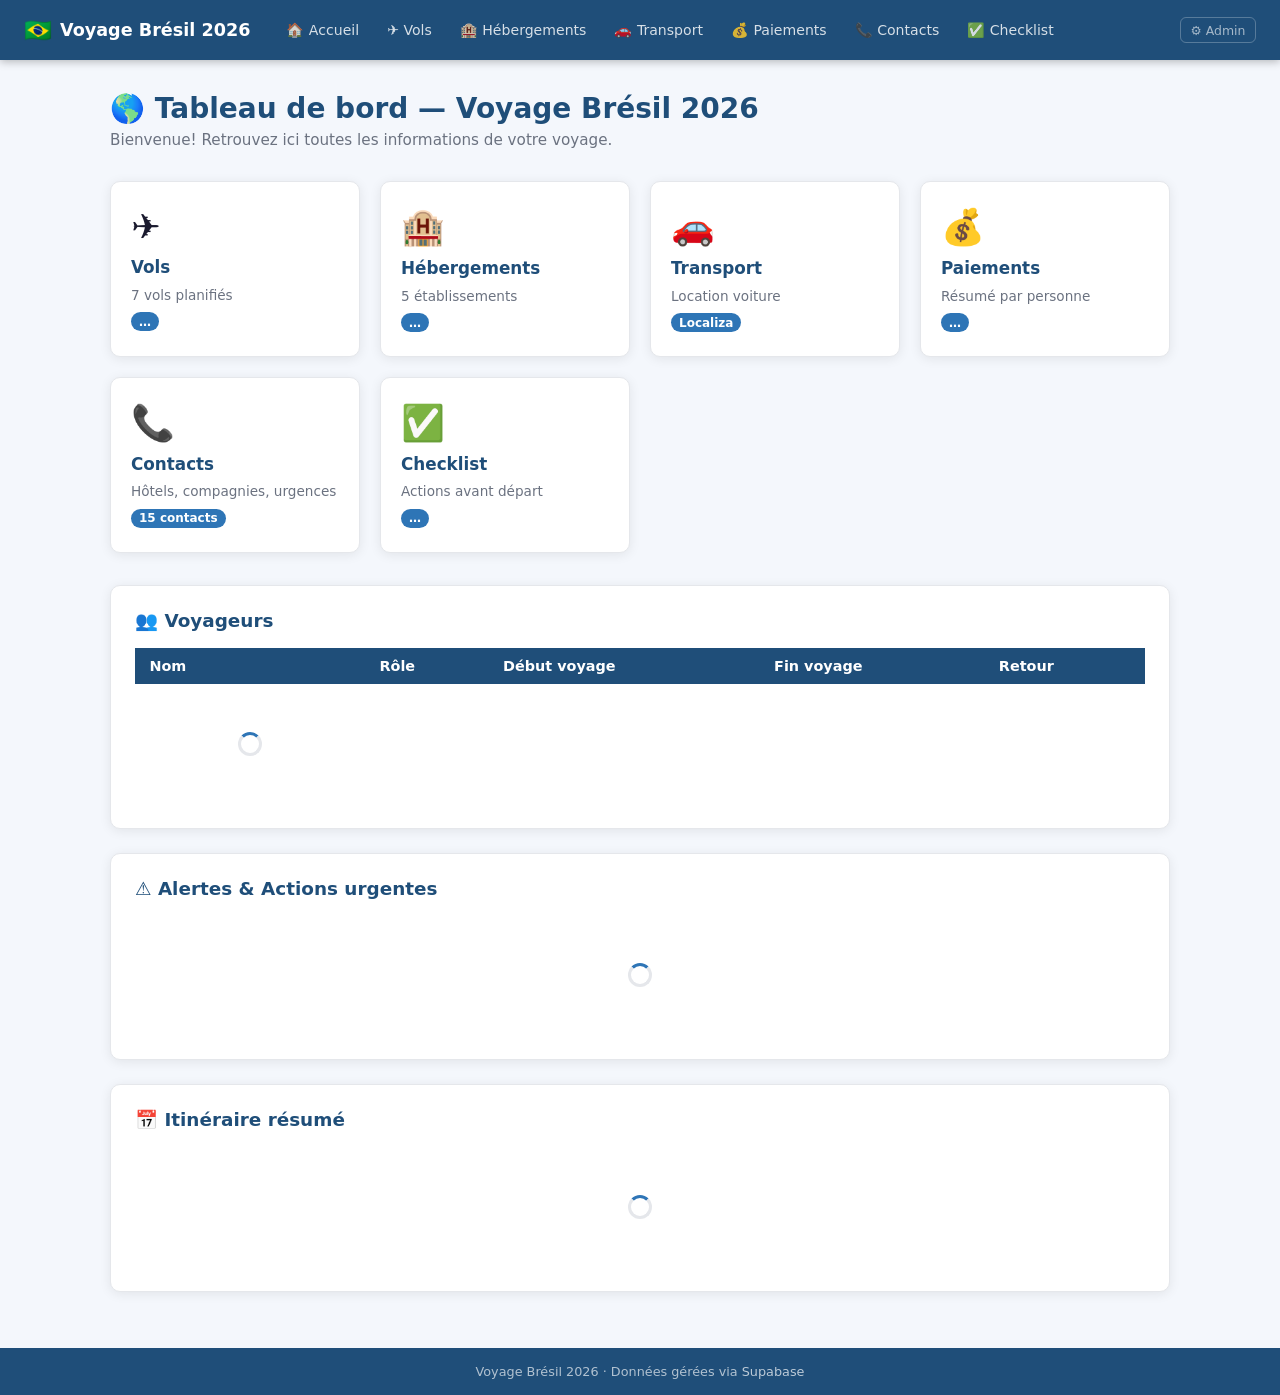
==== index.html @ 96cdd5f8 "Create complete GitHub Pages website with Supabase backend Co-authored-by: Stadelmann77 <216419191+S" ====
<!DOCTYPE html>
<html lang="fr">
<head>
  <meta charset="UTF-8">
  <meta name="viewport" content="width=device-width, initial-scale=1.0">
  <title>Voyage Brésil 2026 🇧🇷</title>
  <link rel="stylesheet" href="assets/styles.css">
  <link rel="icon" href="data:image/svg+xml,<svg xmlns='http://www.w3.org/2000/svg' viewBox='0 0 100 100'><text y='.9em' font-size='90'>🇧🇷</text></svg>">
</head>
<body>
  <nav>
    <a class="nav-brand" href="index.html"><span>🇧🇷</span> Voyage Brésil 2026</a>
    <div class="nav-links">
      <a href="index.html">🏠 Accueil</a>
      <a href="flights.html">✈️ Vols</a>
      <a href="lodgings.html">🏨 Hébergements</a>
      <a href="transport.html">🚗 Transport</a>
      <a href="payments.html">💰 Paiements</a>
      <a href="contacts.html">📞 Contacts</a>
      <a href="checklist.html">✅ Checklist</a>
    </div>
    <div class="nav-spacer"></div>
    <a class="nav-admin-link" href="admin.html">⚙️ Admin</a>
  </nav>

  <main>
    <div class="page-header">
      <h1>🌎 Tableau de bord — Voyage Brésil 2026</h1>
      <p>Bienvenue! Retrouvez ici toutes les informations de votre voyage.</p>
    </div>

    <!-- Trip summary cards -->
    <div class="dashboard-grid">
      <a class="dash-card" href="flights.html">
        <div class="icon">✈️</div>
        <h3>Vols</h3>
        <p>7 vols planifiés</p>
        <span class="badge" id="flights-badge">…</span>
      </a>
      <a class="dash-card" href="lodgings.html">
        <div class="icon">🏨</div>
        <h3>Hébergements</h3>
        <p>5 établissements</p>
        <span class="badge" id="lodgings-badge">…</span>
      </a>
      <a class="dash-card" href="transport.html">
        <div class="icon">🚗</div>
        <h3>Transport</h3>
        <p>Location voiture</p>
        <span class="badge" id="transport-badge">Localiza</span>
      </a>
      <a class="dash-card" href="payments.html">
        <div class="icon">💰</div>
        <h3>Paiements</h3>
        <p>Résumé par personne</p>
        <span class="badge" id="payments-badge">…</span>
      </a>
      <a class="dash-card" href="contacts.html">
        <div class="icon">📞</div>
        <h3>Contacts</h3>
        <p>Hôtels, compagnies, urgences</p>
        <span class="badge">15 contacts</span>
      </a>
      <a class="dash-card" href="checklist.html">
        <div class="icon">✅</div>
        <h3>Checklist</h3>
        <p>Actions avant départ</p>
        <span class="badge" id="checklist-badge">…</span>
      </a>
    </div>

    <!-- Travellers -->
    <div class="card" style="margin-top:2rem">
      <h2>👥 Voyageurs</h2>
      <div class="table-wrap">
        <table>
          <thead>
            <tr><th>Nom</th><th>Rôle</th><th>Début voyage</th><th>Fin voyage</th><th>Retour</th></tr>
          </thead>
          <tbody id="travellers-tbody">
            <tr><td colspan="5" class="loading-center"><div class="spinner"></div></td></tr>
          </tbody>
        </table>
      </div>
    </div>

    <!-- Alerts -->
    <div class="card">
      <h2>⚠️ Alertes & Actions urgentes</h2>
      <div id="alerts-container">
        <div class="loading-center"><div class="spinner"></div></div>
      </div>
    </div>

    <!-- Itinerary overview -->
    <div class="card">
      <h2>📅 Itinéraire résumé</h2>
      <div id="itinerary-container">
        <div class="loading-center"><div class="spinner"></div></div>
      </div>
    </div>
  </main>

  <footer>
    <p>Voyage Brésil 2026 · Données gérées via <a href="https://supabase.com" target="_blank" style="color:rgba(255,255,255,.7)">Supabase</a></p>
  </footer>

  <script src="assets/config.js"></script>
  <script type="module">
    import { supabase } from './assets/supabaseClient.js';
    import { fmtDate, escHtml, statusBadge } from './assets/public.js';

    async function loadDashboard() {
      try {
        const [
          { data: travellers },
          { data: flights },
          { data: lodgings },
          { data: checklist },
          { data: payments },
        ] = await Promise.all([
          supabase.from('travellers').select('*').order('id'),
          supabase.from('flights').select('id,payment_status,is_surprise').eq('is_surprise', false),
          supabase.from('lodgings').select('id,is_surprise').eq('is_surprise', false),
          supabase.from('checklist_items').select('id,done,is_surprise').eq('is_surprise', false),
          supabase.from('participants_payments').select('traveller_id,price_chf,price_brl,paid'),
        ]);

        // Travellers
        const tbody = document.getElementById('travellers-tbody');
        if (travellers) {
          tbody.innerHTML = travellers.map(t => `<tr>
            <td><strong>${escHtml(t.name)}</strong></td>
            <td>${escHtml(t.role)}</td>
            <td>${fmtDate(t.trip_start)}</td>
            <td>${t.trip_end ? fmtDate(t.trip_end) : '<em>en cours</em>'}</td>
            <td>${escHtml(t.return_by)}</td>
          </tr>`).join('');
        }

        // Badges
        if (flights) document.getElementById('flights-badge').textContent = `${flights.length} vols`;
        if (lodgings) document.getElementById('lodgings-badge').textContent = `${lodgings.length} hôtels`;
        if (checklist) {
          const done = checklist.filter(c => c.done).length;
          document.getElementById('checklist-badge').textContent = `${done}/${checklist.length}`;
        }
        if (payments) {
          const totalChf = payments.reduce((s, p) => s + (p.price_chf || 0), 0);
          document.getElementById('payments-badge').textContent = `~${Math.round(totalChf)} CHF`;
        }

        // Alerts
        renderAlerts();

        // Itinerary
        renderItinerary();

      } catch (err) {
        console.error(err);
      }
    }

    function renderAlerts() {
      const container = document.getElementById('alerts-container');
      const alerts = [
        { level: 'danger',  text: '🔴 4 NUITS HÉBERGEMENT MANQUANT (03/06 → 05/06) — Réserver dès que possible!' },
        { level: 'danger',  text: '🔴 Vols Azul EN ESPERA (MJ5NQC + ON3LQT) — Vérifier la confirmation.' },
        { level: 'danger',  text: '🔴 DEADLINES: Encontro du Sol 09/04, ASAS DEL MAR 04/05, Pousada Bangalô 11/05' },
        { level: 'warning', text: '🟠 Claudeane: 0 BAGAGE SOUTE SWISS (Economy Light) — Acheter franchise!' },
        { level: 'warning', text: '🟠 Claudio: 0 BAGAGE SOUTE TAP (aller ET retour) — Vérifier/acheter.' },
        { level: 'warning', text: '🟠 Azul: Bagages ET sièges = 0 pour 3 pax — Sélectionner sur app Azul.' },
      ];

      container.innerHTML = alerts.map(a =>
        `<div class="alert alert-${a.level}">${escHtml(a.text)}</div>`
      ).join('');
    }

    function renderItinerary() {
      const container = document.getElementById('itinerary-container');
      const rows = [
        { date: '27/04', events: [{ type: 'flight', text: '✈️ Claudeane: GVA → GRU (SWISS LX2819+LX92, dép 20:05)' }] },
        { date: '28/04', events: [{ type: 'hotel', text: '🏨 Claudeane arrivée São Paulo 05:25 → Free Palace Hotel' }] },
        { date: '30/04–06/05', events: [{ type: 'hotel', text: '🏠 Claudeane chez sa fille à São Paulo' }] },
        { date: '07/05', events: [{ type: 'flight', text: '✈️ Claudeane: VCP → BEL → Ourilândia (Azul, dép 21:45) ⭐' }] },
        { date: '09/05–22/05', events: [{ type: 'surprise', text: '⭐ Claudeane à Ourilândia do Norte (famille)' }] },
        { date: '23/05', events: [
          { type: 'flight', text: '✈️ Claudio: GVA → Lisbonne → FOR (TAP, dép 13:00)' },
          { type: 'hotel', text: '🏨 Claudio → Maly Boutique Hotel, Fortaleza' },
        ]},
        { date: '25/05', events: [
          { type: 'flight', text: '✈️ Claudeane+Lucileide+Jhemerson: MAB→BEL→FOR (Azul)' },
          { type: 'hotel', text: '🏨 Encontro do Sol, Fortaleza (tous)' },
        ]},
        { date: '27/05', events: [{ type: 'car', text: '🚗 Route Fortaleza → Canoa Quebrada → ASAS DEL MAR' }] },
        { date: '30/05–31/05', events: [{ type: 'hotel', text: '⚠️ HÉBERGEMENT MANQUANT (30-31/05)' }] },
        { date: '01/06–02/06', events: [{ type: 'hotel', text: '🏨 Pousada Bangalô, Jericoacoara' }] },
        { date: '03/06–04/06', events: [{ type: 'hotel', text: '⚠️ HÉBERGEMENT MANQUANT (03-04/06) — À réserver!' }] },
        { date: '05/06', events: [
          { type: 'car', text: '🚗 Retour Localiza 18h00' },
          { type: 'flight', text: '✈️ Claudio+Claudeane: FOR → LIS → GVA (TAP, dép 22:50)' },
        ]},
        { date: '06/06', events: [{ type: 'hotel', text: '🏠 Arrivée Genève 17:30' }] },
      ];

      const typeClass = { flight: 'event-flight', hotel: 'event-hotel', car: 'event-car', surprise: 'event-surprise' };

      container.innerHTML = rows.map(r => `
        <div class="itinerary-row">
          <div class="itinerary-date">${r.date}</div>
          <div class="itinerary-events">
            ${r.events.map(e => `<span class="event-pill ${typeClass[e.type] || ''}">${escHtml(e.text)}</span>`).join('')}
          </div>
        </div>
      `).join('');
    }

    loadDashboard();
  </script>
</body>
</html>
---- assets/styles.css ----
/* ============================================================
   Voyage Brésil 2026 — Main Stylesheet
   ============================================================ */

:root {
  --primary:    #1F4E79;
  --secondary:  #2E75B6;
  --accent:     #E74C8B;
  --bg:         #F4F7FC;
  --card-bg:    #FFFFFF;
  --text:       #1A1A2E;
  --text-light: #6B7280;
  --border:     #E5E7EB;
  --success:    #16A34A;
  --warning:    #D97706;
  --danger:     #DC2626;
  --radius:     10px;
  --shadow:     0 2px 12px rgba(0,0,0,.08);
  --nav-h:      60px;
}

/* ── Reset / Base ─────────────────────────────────────────── */
*, *::before, *::after { box-sizing: border-box; margin: 0; padding: 0; }

html { font-size: 16px; scroll-behavior: smooth; }

body {
  font-family: 'Segoe UI', system-ui, -apple-system, sans-serif;
  background: var(--bg);
  color: var(--text);
  min-height: 100vh;
  display: flex;
  flex-direction: column;
}

a { color: var(--secondary); text-decoration: none; }
a:hover { text-decoration: underline; }

/* ── Navigation ───────────────────────────────────────────── */
nav {
  background: var(--primary);
  height: var(--nav-h);
  display: flex;
  align-items: center;
  padding: 0 1.5rem;
  position: sticky;
  top: 0;
  z-index: 100;
  box-shadow: 0 2px 8px rgba(0,0,0,.25);
}

.nav-brand {
  color: #fff;
  font-size: 1.1rem;
  font-weight: 700;
  display: flex;
  align-items: center;
  gap: .5rem;
  text-decoration: none;
  white-space: nowrap;
}

.nav-brand span { font-size: 1.4rem; }

.nav-links {
  display: flex;
  gap: .25rem;
  margin-left: 1.5rem;
  flex-wrap: wrap;
}

.nav-links a {
  color: rgba(255,255,255,.82);
  padding: .35rem .75rem;
  border-radius: 6px;
  font-size: .88rem;
  font-weight: 500;
  transition: background .15s, color .15s;
}

.nav-links a:hover,
.nav-links a.active {
  background: rgba(255,255,255,.15);
  color: #fff;
  text-decoration: none;
}

.nav-spacer { flex: 1; }

.nav-admin-link {
  color: rgba(255,255,255,.6);
  font-size: .78rem;
  padding: .3rem .6rem;
  border: 1px solid rgba(255,255,255,.25);
  border-radius: 6px;
}
.nav-admin-link:hover { color: #fff; border-color: #fff; text-decoration: none; }

/* ── Main Content ─────────────────────────────────────────── */
main {
  flex: 1;
  max-width: 1100px;
  width: 100%;
  margin: 0 auto;
  padding: 2rem 1.25rem;
}

/* ── Page Header ──────────────────────────────────────────── */
.page-header {
  margin-bottom: 2rem;
}

.page-header h1 {
  font-size: 1.75rem;
  font-weight: 700;
  color: var(--primary);
  display: flex;
  align-items: center;
  gap: .5rem;
}

.page-header p {
  color: var(--text-light);
  margin-top: .4rem;
  font-size: .95rem;
}

/* ── Dashboard Cards ──────────────────────────────────────── */
.dashboard-grid {
  display: grid;
  grid-template-columns: repeat(auto-fill, minmax(220px, 1fr));
  gap: 1.25rem;
  margin-top: 1.5rem;
}

.dash-card {
  background: var(--card-bg);
  border: 1px solid var(--border);
  border-radius: var(--radius);
  padding: 1.5rem 1.25rem;
  box-shadow: var(--shadow);
  display: flex;
  flex-direction: column;
  align-items: flex-start;
  gap: .6rem;
  transition: transform .15s, box-shadow .15s;
  cursor: pointer;
  text-decoration: none;
  color: var(--text);
}

.dash-card:hover {
  transform: translateY(-3px);
  box-shadow: 0 6px 20px rgba(0,0,0,.12);
  text-decoration: none;
}

.dash-card .icon { font-size: 2.2rem; }
.dash-card h3 { font-size: 1.05rem; font-weight: 700; color: var(--primary); }
.dash-card p { font-size: .85rem; color: var(--text-light); }
.dash-card .badge {
  font-size: .75rem;
  background: var(--secondary);
  color: #fff;
  padding: .15rem .5rem;
  border-radius: 99px;
  font-weight: 600;
}

/* ── Cards / Panels ───────────────────────────────────────── */
.card {
  background: var(--card-bg);
  border: 1px solid var(--border);
  border-radius: var(--radius);
  padding: 1.5rem;
  box-shadow: var(--shadow);
  margin-bottom: 1.5rem;
}

.card h2 {
  font-size: 1.15rem;
  font-weight: 700;
  color: var(--primary);
  margin-bottom: 1rem;
  display: flex;
  align-items: center;
  gap: .5rem;
}

/* ── Tables ───────────────────────────────────────────────── */
.table-wrap { overflow-x: auto; }

table {
  width: 100%;
  border-collapse: collapse;
  font-size: .9rem;
}

th {
  background: var(--primary);
  color: #fff;
  text-align: left;
  padding: .65rem .9rem;
  font-weight: 600;
  white-space: nowrap;
}

td {
  padding: .6rem .9rem;
  border-bottom: 1px solid var(--border);
  vertical-align: top;
}

tr:last-child td { border-bottom: none; }
tr:hover td { background: #F0F4FA; }

/* ── Status Badges ────────────────────────────────────────── */
.status {
  display: inline-flex;
  align-items: center;
  gap: .25rem;
  padding: .2rem .55rem;
  border-radius: 99px;
  font-size: .78rem;
  font-weight: 600;
  white-space: nowrap;
}
.status-ok   { background: #DCFCE7; color: var(--success); }
.status-warn { background: #FEF9C3; color: var(--warning); }
.status-err  { background: #FEE2E2; color: var(--danger);  }

/* ── Buttons ──────────────────────────────────────────────── */
.btn {
  display: inline-flex;
  align-items: center;
  gap: .4rem;
  padding: .55rem 1.1rem;
  border-radius: 7px;
  border: none;
  font-size: .9rem;
  font-weight: 600;
  cursor: pointer;
  transition: opacity .15s, transform .1s;
}
.btn:hover { opacity: .87; }
.btn:active { transform: scale(.97); }

.btn-primary  { background: var(--primary);   color: #fff; }
.btn-accent   { background: var(--accent);    color: #fff; }
.btn-secondary{ background: var(--secondary); color: #fff; }
.btn-outline  { background: transparent; border: 1.5px solid var(--primary); color: var(--primary); }
.btn-sm       { padding: .35rem .75rem; font-size: .8rem; }
.btn-danger   { background: var(--danger); color: #fff; }

/* ── Globe / Modal ────────────────────────────────────────── */
.modal-overlay {
  position: fixed;
  inset: 0;
  background: rgba(0,0,0,.65);
  display: flex;
  align-items: center;
  justify-content: center;
  z-index: 1000;
  padding: 1rem;
}

.modal-overlay.hidden { display: none; }

.modal-box {
  background: #0A0F1E;
  border-radius: 14px;
  width: 100%;
  max-width: 860px;
  overflow: hidden;
  box-shadow: 0 20px 60px rgba(0,0,0,.5);
  position: relative;
}

.modal-header {
  background: var(--primary);
  color: #fff;
  padding: 1rem 1.25rem;
  display: flex;
  align-items: center;
  justify-content: space-between;
  font-weight: 700;
}

.modal-close {
  background: none;
  border: none;
  color: #fff;
  font-size: 1.4rem;
  cursor: pointer;
  line-height: 1;
  padding: 0 .25rem;
}

#globe-container {
  width: 100%;
  height: 480px;
  background: #0A0F1E;
}

.modal-footer {
  padding: 1rem 1.25rem;
  background: #111827;
  color: #CBD5E1;
  font-size: .85rem;
}

.modal-footer dl { display: grid; grid-template-columns: auto 1fr; gap: .3rem .75rem; }
.modal-footer dt { color: #94A3B8; font-weight: 600; }

/* ── Surprise Section ─────────────────────────────────────── */
.surprise-banner {
  background: linear-gradient(135deg, #FF6B9D, #C34B99);
  color: #fff;
  border-radius: var(--radius);
  padding: 1.5rem;
  margin-bottom: 1.5rem;
  text-align: center;
}

.surprise-banner h2 { font-size: 1.3rem; margin-bottom: .75rem; }

.pin-form {
  display: flex;
  gap: .5rem;
  justify-content: center;
  flex-wrap: wrap;
}

.pin-input {
  padding: .55rem .9rem;
  border-radius: 7px;
  border: 2px solid rgba(255,255,255,.4);
  background: rgba(255,255,255,.15);
  color: #fff;
  font-size: 1rem;
  width: 130px;
  text-align: center;
  letter-spacing: .15em;
}

.pin-input::placeholder { color: rgba(255,255,255,.6); }

.surprise-content { display: none; }
.surprise-content.visible { display: block; }

/* ── Checklist ────────────────────────────────────────────── */
.checklist-category {
  font-size: 1rem;
  font-weight: 700;
  color: var(--primary);
  margin: 1.5rem 0 .75rem;
  padding-bottom: .35rem;
  border-bottom: 2px solid var(--border);
  display: flex;
  align-items: center;
  gap: .4rem;
}

.checklist-item {
  display: flex;
  align-items: flex-start;
  gap: .75rem;
  padding: .65rem .75rem;
  border-radius: 8px;
  background: var(--card-bg);
  border: 1px solid var(--border);
  margin-bottom: .5rem;
  transition: background .15s;
}

.checklist-item.done-item { opacity: .6; }
.checklist-item.done-item .item-action { text-decoration: line-through; }

.checklist-item input[type="checkbox"] {
  width: 1.15rem;
  height: 1.15rem;
  accent-color: var(--success);
  flex-shrink: 0;
  margin-top: .15rem;
  cursor: pointer;
}

.item-body { flex: 1; }
.item-action { font-weight: 600; font-size: .92rem; }
.item-meta {
  font-size: .78rem;
  color: var(--text-light);
  margin-top: .2rem;
  display: flex;
  gap: .75rem;
  flex-wrap: wrap;
}

.item-done-by {
  font-size: .75rem;
  color: var(--success);
  margin-top: .15rem;
  font-style: italic;
}

/* ── Checklist PIN overlay ────────────────────────────────── */
.checklist-unlock-bar {
  background: #EFF6FF;
  border: 1px solid #BFDBFE;
  border-radius: var(--radius);
  padding: 1rem 1.25rem;
  margin-bottom: 1.5rem;
  display: flex;
  align-items: center;
  gap: .75rem;
  flex-wrap: wrap;
}

.checklist-unlock-bar label { font-weight: 600; font-size: .9rem; color: var(--primary); }
.checklist-unlock-bar input[type="text"],
.checklist-unlock-bar input[type="password"] {
  padding: .45rem .75rem;
  border: 1.5px solid var(--border);
  border-radius: 7px;
  font-size: .9rem;
  width: 140px;
}

/* ── Admin Forms ──────────────────────────────────────────── */
.form-group {
  margin-bottom: 1rem;
}

.form-group label {
  display: block;
  font-size: .88rem;
  font-weight: 600;
  margin-bottom: .35rem;
  color: var(--text);
}

.form-group input,
.form-group select,
.form-group textarea {
  width: 100%;
  padding: .55rem .85rem;
  border: 1.5px solid var(--border);
  border-radius: 7px;
  font-size: .9rem;
  color: var(--text);
  transition: border-color .15s;
}

.form-group input:focus,
.form-group select:focus,
.form-group textarea:focus {
  outline: none;
  border-color: var(--secondary);
}

.form-row {
  display: grid;
  grid-template-columns: 1fr 1fr;
  gap: 1rem;
}

@media (max-width: 540px) { .form-row { grid-template-columns: 1fr; } }

/* ── Alert ────────────────────────────────────────────────── */
.alert {
  padding: .75rem 1rem;
  border-radius: 8px;
  font-size: .9rem;
  margin-bottom: 1rem;
  display: flex;
  align-items: center;
  gap: .5rem;
}

.alert-info    { background: #EFF6FF; color: #1D4ED8; border: 1px solid #BFDBFE; }
.alert-success { background: #F0FDF4; color: #166534; border: 1px solid #BBF7D0; }
.alert-warning { background: #FFFBEB; color: #92400E; border: 1px solid #FDE68A; }
.alert-danger  { background: #FEF2F2; color: #991B1B; border: 1px solid #FECACA; }

/* ── Loading spinner ──────────────────────────────────────── */
.spinner {
  display: inline-block;
  width: 1.5rem;
  height: 1.5rem;
  border: 3px solid var(--border);
  border-top-color: var(--secondary);
  border-radius: 50%;
  animation: spin .7s linear infinite;
}

@keyframes spin { to { transform: rotate(360deg); } }

.loading-center {
  display: flex;
  justify-content: center;
  align-items: center;
  padding: 3rem;
}

/* ── Footer ───────────────────────────────────────────────── */
footer {
  background: var(--primary);
  color: rgba(255,255,255,.65);
  text-align: center;
  padding: 1rem;
  font-size: .8rem;
  margin-top: auto;
}

/* ── Responsive ───────────────────────────────────────────── */
@media (max-width: 768px) {
  .nav-links { display: none; }

  .page-header h1 { font-size: 1.4rem; }

  main { padding: 1.25rem .9rem; }

  .dashboard-grid { grid-template-columns: repeat(2, 1fr); }

  #globe-container { height: 320px; }

  th, td { font-size: .8rem; padding: .5rem .6rem; }
}

@media (max-width: 420px) {
  .dashboard-grid { grid-template-columns: 1fr; }
}

/* ── Gantt-style itinerary row ────────────────────────────── */
.itinerary-row {
  display: flex;
  gap: 1rem;
  padding: .6rem 0;
  border-bottom: 1px solid var(--border);
  font-size: .88rem;
  align-items: flex-start;
}

.itinerary-date {
  min-width: 80px;
  font-weight: 700;
  color: var(--primary);
  flex-shrink: 0;
}

.itinerary-events { flex: 1; display: flex; flex-direction: column; gap: .2rem; }

.event-pill {
  display: inline-flex;
  align-items: center;
  gap: .3rem;
  padding: .2rem .6rem;
  border-radius: 99px;
  font-size: .78rem;
  font-weight: 600;
  width: fit-content;
}

.event-flight   { background: #DBEAFE; color: #1E40AF; }
.event-hotel    { background: #FCE7F3; color: #9D174D; }
.event-car      { background: #D1FAE5; color: #065F46; }
.event-surprise { background: #FDE68A; color: #78350F; }

/* ── Payment summary ──────────────────────────────────────── */
.payment-person-header {
  display: flex;
  align-items: center;
  justify-content: space-between;
  background: var(--primary);
  color: #fff;
  padding: .75rem 1rem;
  border-radius: var(--radius) var(--radius) 0 0;
  font-weight: 700;
}

.payment-total-row td {
  font-weight: 700;
  background: #F0F4FA;
  border-top: 2px solid var(--primary);
}
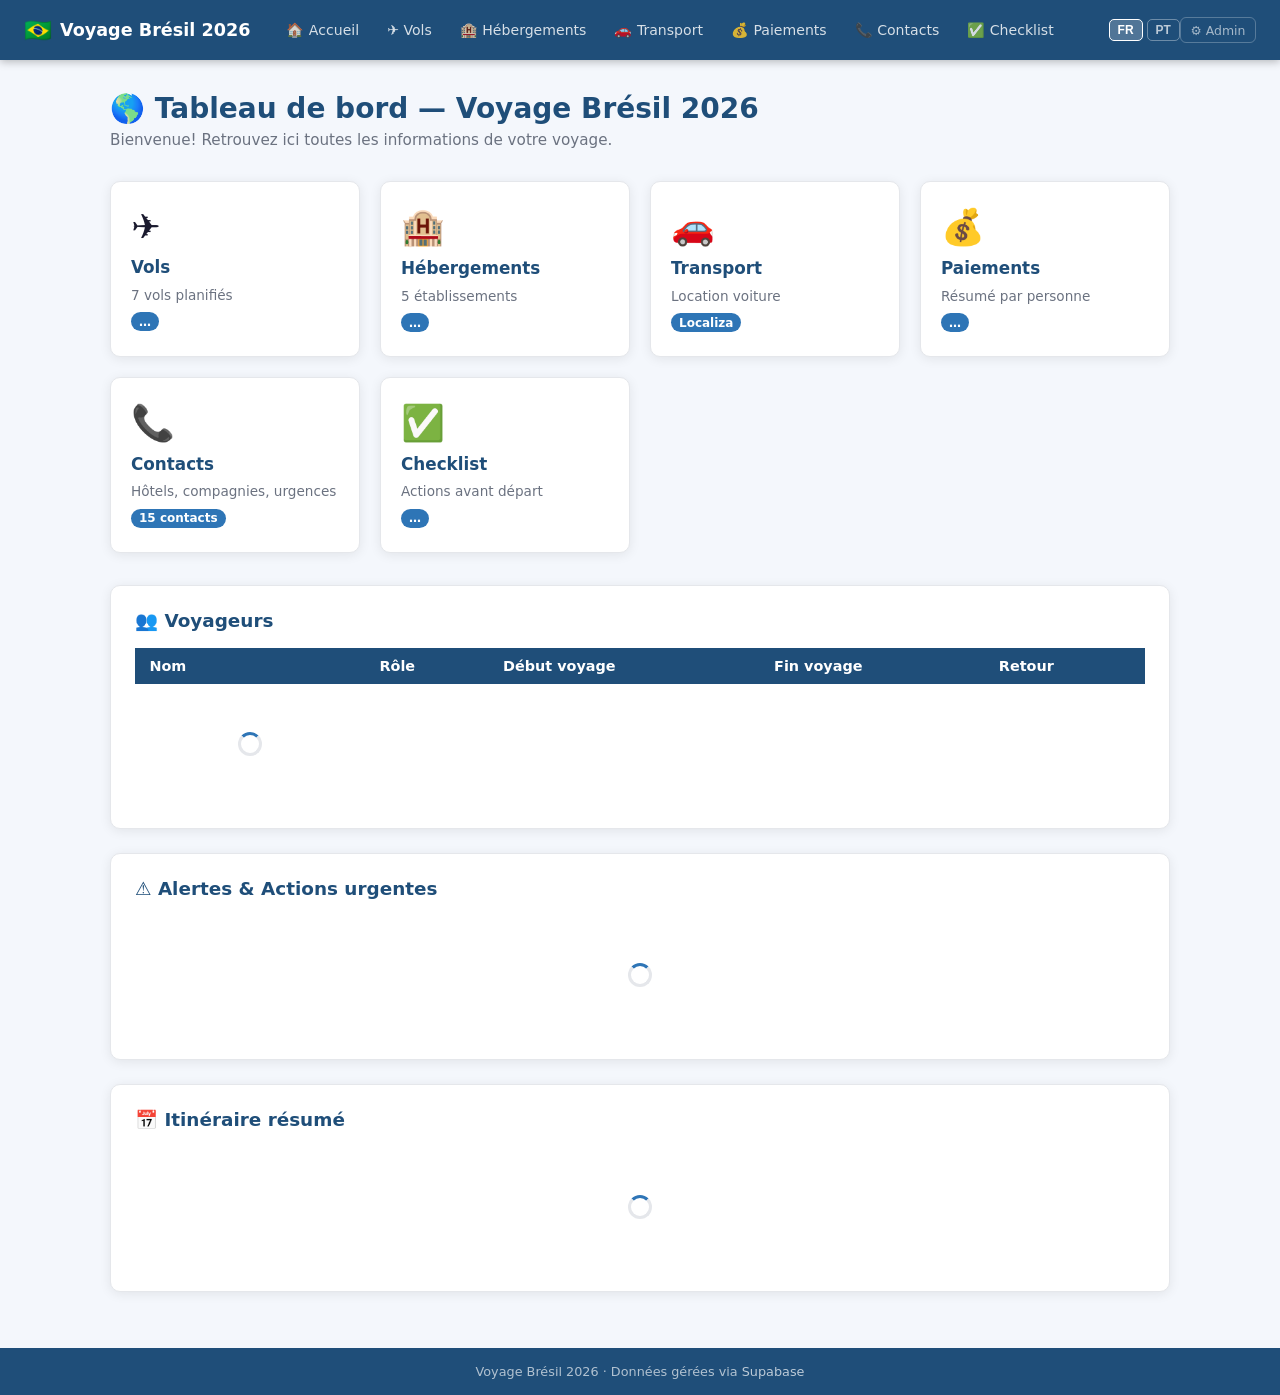
==== commit 5da3266e: "Add i18n (FR/PT-BR), runtime error handling, debug mode, and config banner Co-authored-by: Stadelman" ====
--- a/index.html
+++ b/index.html
@@ -6,76 +6,87 @@
   <title>Voyage Brésil 2026 🇧🇷</title>
   <link rel="stylesheet" href="assets/styles.css">
   <link rel="icon" href="data:image/svg+xml,<svg xmlns='http://www.w3.org/2000/svg' viewBox='0 0 100 100'><text y='.9em' font-size='90'>🇧🇷</text></svg>">
+  <script type="module" src="assets/i18n.js"></script>
 </head>
 <body>
   <nav>
     <a class="nav-brand" href="index.html"><span>🇧🇷</span> Voyage Brésil 2026</a>
     <div class="nav-links">
-      <a href="index.html">🏠 Accueil</a>
-      <a href="flights.html">✈️ Vols</a>
-      <a href="lodgings.html">🏨 Hébergements</a>
-      <a href="transport.html">🚗 Transport</a>
-      <a href="payments.html">💰 Paiements</a>
-      <a href="contacts.html">📞 Contacts</a>
-      <a href="checklist.html">✅ Checklist</a>
+      <a href="index.html" data-i18n="nav.home">🏠 Accueil</a>
+      <a href="flights.html" data-i18n="nav.flights">✈️ Vols</a>
+      <a href="lodgings.html" data-i18n="nav.lodgings">🏨 Hébergements</a>
+      <a href="transport.html" data-i18n="nav.transport">🚗 Transport</a>
+      <a href="payments.html" data-i18n="nav.payments">💰 Paiements</a>
+      <a href="contacts.html" data-i18n="nav.contacts">📞 Contacts</a>
+      <a href="checklist.html" data-i18n="nav.checklist">✅ Checklist</a>
     </div>
     <div class="nav-spacer"></div>
-    <a class="nav-admin-link" href="admin.html">⚙️ Admin</a>
+    <div class="lang-toggle">
+      <button class="lang-btn" data-lang="fr" aria-pressed="true">FR</button>
+      <button class="lang-btn" data-lang="pt-BR" aria-pressed="false">PT</button>
+    </div>
+    <a class="nav-admin-link" href="admin.html" data-i18n="nav.admin">⚙️ Admin</a>
   </nav>
 
   <main>
     <div class="page-header">
-      <h1>🌎 Tableau de bord — Voyage Brésil 2026</h1>
-      <p>Bienvenue! Retrouvez ici toutes les informations de votre voyage.</p>
+      <h1 data-i18n="page.index.title">🌎 Tableau de bord — Voyage Brésil 2026</h1>
+      <p data-i18n="page.index.subtitle">Bienvenue! Retrouvez ici toutes les informations de votre voyage.</p>
     </div>
 
     <!-- Trip summary cards -->
     <div class="dashboard-grid">
       <a class="dash-card" href="flights.html">
         <div class="icon">✈️</div>
-        <h3>Vols</h3>
-        <p>7 vols planifiés</p>
+        <h3 data-i18n="dash.flights">Vols</h3>
+        <p data-i18n="dash.flights.desc">7 vols planifiés</p>
         <span class="badge" id="flights-badge">…</span>
       </a>
       <a class="dash-card" href="lodgings.html">
         <div class="icon">🏨</div>
-        <h3>Hébergements</h3>
-        <p>5 établissements</p>
+        <h3 data-i18n="dash.lodgings">Hébergements</h3>
+        <p data-i18n="dash.lodgings.desc">5 établissements</p>
         <span class="badge" id="lodgings-badge">…</span>
       </a>
       <a class="dash-card" href="transport.html">
         <div class="icon">🚗</div>
-        <h3>Transport</h3>
-        <p>Location voiture</p>
+        <h3 data-i18n="dash.transport">Transport</h3>
+        <p data-i18n="dash.transport.desc">Location voiture</p>
         <span class="badge" id="transport-badge">Localiza</span>
       </a>
       <a class="dash-card" href="payments.html">
         <div class="icon">💰</div>
-        <h3>Paiements</h3>
-        <p>Résumé par personne</p>
+        <h3 data-i18n="dash.payments">Paiements</h3>
+        <p data-i18n="dash.payments.desc">Résumé par personne</p>
         <span class="badge" id="payments-badge">…</span>
       </a>
       <a class="dash-card" href="contacts.html">
         <div class="icon">📞</div>
-        <h3>Contacts</h3>
-        <p>Hôtels, compagnies, urgences</p>
+        <h3 data-i18n="dash.contacts">Contacts</h3>
+        <p data-i18n="dash.contacts.desc">Hôtels, compagnies, urgences</p>
         <span class="badge">15 contacts</span>
       </a>
       <a class="dash-card" href="checklist.html">
         <div class="icon">✅</div>
-        <h3>Checklist</h3>
-        <p>Actions avant départ</p>
+        <h3 data-i18n="dash.checklist">Checklist</h3>
+        <p data-i18n="dash.checklist.desc">Actions avant départ</p>
         <span class="badge" id="checklist-badge">…</span>
       </a>
     </div>
 
     <!-- Travellers -->
     <div class="card" style="margin-top:2rem">
-      <h2>👥 Voyageurs</h2>
+      <h2 data-i18n="dash.travellers">👥 Voyageurs</h2>
       <div class="table-wrap">
         <table>
           <thead>
-            <tr><th>Nom</th><th>Rôle</th><th>Début voyage</th><th>Fin voyage</th><th>Retour</th></tr>
+            <tr>
+              <th data-i18n="th.traveller.name">Nom</th>
+              <th data-i18n="th.traveller.role">Rôle</th>
+              <th data-i18n="th.traveller.start">Début voyage</th>
+              <th data-i18n="th.traveller.end">Fin voyage</th>
+              <th data-i18n="th.traveller.return">Retour</th>
+            </tr>
           </thead>
           <tbody id="travellers-tbody">
             <tr><td colspan="5" class="loading-center"><div class="spinner"></div></td></tr>
@@ -86,7 +97,7 @@
 
     <!-- Alerts -->
     <div class="card">
-      <h2>⚠️ Alertes & Actions urgentes</h2>
+      <h2 data-i18n="dash.alerts">⚠️ Alertes & Actions urgentes</h2>
       <div id="alerts-container">
         <div class="loading-center"><div class="spinner"></div></div>
       </div>
@@ -94,7 +105,7 @@
 
     <!-- Itinerary overview -->
     <div class="card">
-      <h2>📅 Itinéraire résumé</h2>
+      <h2 data-i18n="dash.itinerary">📅 Itinéraire résumé</h2>
       <div id="itinerary-container">
         <div class="loading-center"><div class="spinner"></div></div>
       </div>
@@ -102,13 +113,14 @@
   </main>
 
   <footer>
-    <p>Voyage Brésil 2026 · Données gérées via <a href="https://supabase.com" target="_blank" style="color:rgba(255,255,255,.7)">Supabase</a></p>
+    <p><span data-i18n="footer.text">Voyage Brésil 2026 · Données gérées via</span> <a href="https://supabase.com" target="_blank" style="color:rgba(255,255,255,.7)">Supabase</a></p>
   </footer>
 
-  <script src="assets/config.js"></script>
+  <script src="assets/config.js" onerror="window.__configLoadError=true"></script>
   <script type="module">
     import { supabase } from './assets/supabaseClient.js';
     import { fmtDate, escHtml, statusBadge } from './assets/public.js';
+    import { t } from './assets/i18n.js';
 
     async function loadDashboard() {
       try {
@@ -129,18 +141,18 @@
         // Travellers
         const tbody = document.getElementById('travellers-tbody');
         if (travellers) {
-          tbody.innerHTML = travellers.map(t => `<tr>
-            <td><strong>${escHtml(t.name)}</strong></td>
-            <td>${escHtml(t.role)}</td>
-            <td>${fmtDate(t.trip_start)}</td>
-            <td>${t.trip_end ? fmtDate(t.trip_end) : '<em>en cours</em>'}</td>
-            <td>${escHtml(t.return_by)}</td>
+          tbody.innerHTML = travellers.map(tr => `<tr>
+            <td><strong>${escHtml(tr.name)}</strong></td>
+            <td>${escHtml(tr.role)}</td>
+            <td>${fmtDate(tr.trip_start)}</td>
+            <td>${tr.trip_end ? fmtDate(tr.trip_end) : `<em>${t('traveller.ongoing')}</em>`}</td>
+            <td>${escHtml(tr.return_by)}</td>
           </tr>`).join('');
         }
 
         // Badges
-        if (flights) document.getElementById('flights-badge').textContent = `${flights.length} vols`;
-        if (lodgings) document.getElementById('lodgings-badge').textContent = `${lodgings.length} hôtels`;
+        if (flights) document.getElementById('flights-badge').textContent = `${flights.length} ${t('nav.flights').replace(/^[^ ]+ /, '')}`;
+        if (lodgings) document.getElementById('lodgings-badge').textContent = `${lodgings.length} ${t('dash.lodgings')}`;
         if (checklist) {
           const done = checklist.filter(c => c.done).length;
           document.getElementById('checklist-badge').textContent = `${done}/${checklist.length}`;
@@ -158,6 +170,8 @@
 
       } catch (err) {
         console.error(err);
+        const tbody = document.getElementById('travellers-tbody');
+        if (tbody) tbody.innerHTML = `<tr><td colspan="5"><div class="alert alert-danger">⚠️ ${escHtml(err.message)}</div></td></tr>`;
       }
     }
 
@@ -217,6 +231,12 @@
     }
 
     loadDashboard();
+
+    // Re-render on language change (badges use translated labels)
+    document.addEventListener('langchange', () => {
+      const tbody = document.getElementById('travellers-tbody');
+      if (tbody && !tbody.querySelector('.alert')) loadDashboard();
+    });
   </script>
 </body>
 </html>
--- a/assets/styles.css
+++ b/assets/styles.css
@@ -96,6 +96,61 @@
 }
 .nav-admin-link:hover { color: #fff; border-color: #fff; text-decoration: none; }
 
+/* ── Language toggle ──────────────────────────────────────── */
+.lang-toggle {
+  display: flex;
+  align-items: center;
+  gap: .25rem;
+  margin-left: .75rem;
+}
+
+.lang-btn {
+  background: transparent;
+  border: 1px solid rgba(255,255,255,.35);
+  color: rgba(255,255,255,.7);
+  font-size: .75rem;
+  font-weight: 600;
+  padding: .25rem .5rem;
+  border-radius: 5px;
+  cursor: pointer;
+  transition: background .15s, color .15s, border-color .15s;
+  line-height: 1;
+}
+
+.lang-btn:hover {
+  background: rgba(255,255,255,.15);
+  color: #fff;
+  border-color: rgba(255,255,255,.6);
+}
+
+.lang-btn.active {
+  background: rgba(255,255,255,.22);
+  color: #fff;
+  border-color: #fff;
+}
+
+/* ── Config error banner ──────────────────────────────────── */
+.config-error-banner {
+  background: #FEF3C7;
+  border: 2px solid #D97706;
+  border-radius: var(--radius);
+  padding: 1.25rem 1.5rem;
+  margin-bottom: 1.5rem;
+  color: #92400E;
+  font-size: .95rem;
+}
+
+.config-error-banner strong { color: #B45309; font-size: 1.05rem; }
+.config-error-banner p { margin: .5rem 0 0; }
+.config-error-banner ol { margin: .5rem 0 0 1.25rem; line-height: 1.8; }
+.config-error-banner code {
+  background: rgba(0,0,0,.07);
+  padding: .1rem .35rem;
+  border-radius: 3px;
+  font-family: monospace;
+  font-size: .88em;
+}
+
 /* ── Main Content ─────────────────────────────────────────── */
 main {
   flex: 1;
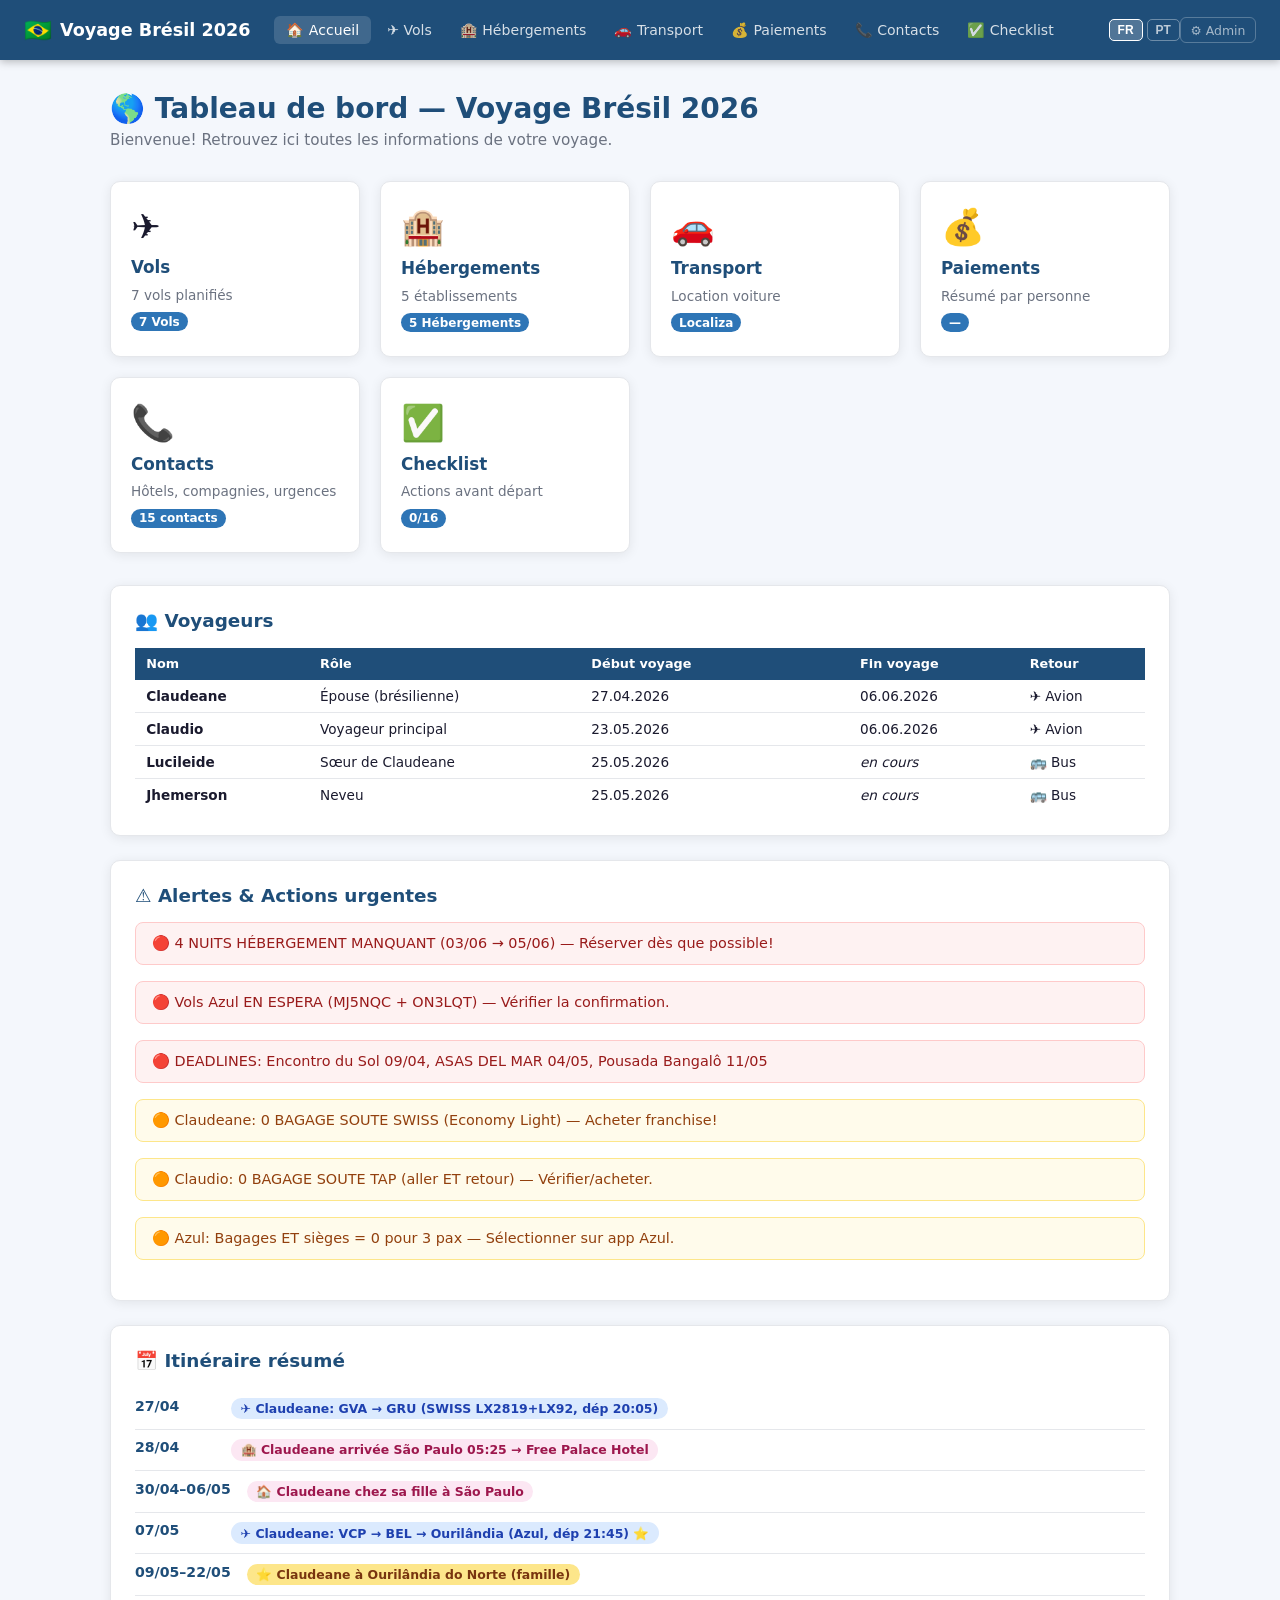
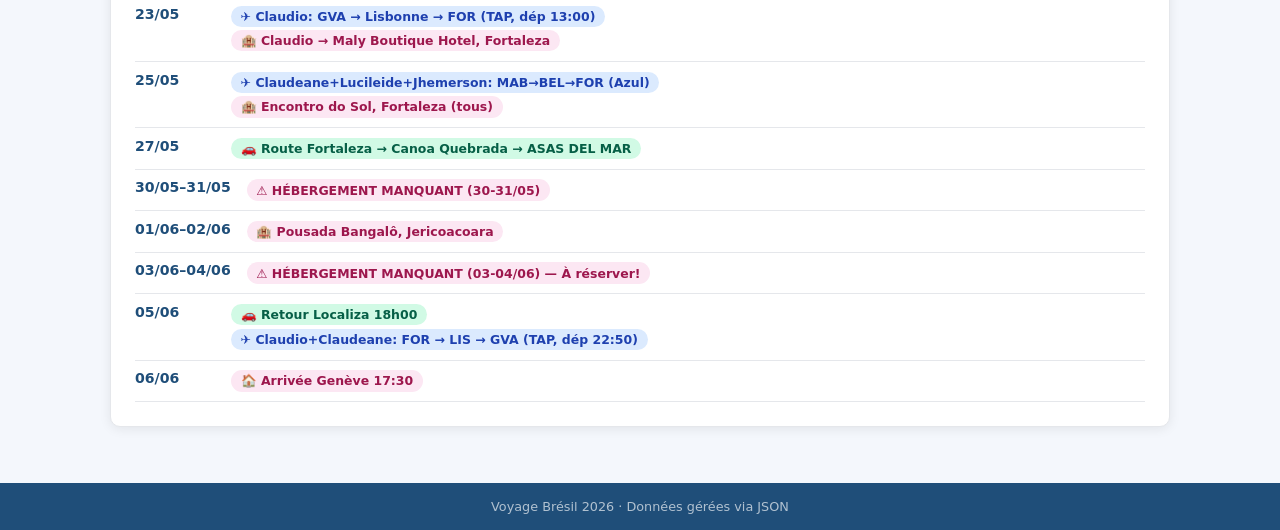
==== commit ae959715: "feat: switch from Supabase to JSON files + add cache-busting deploy Major architecture change: all d" ====
--- a/index.html
+++ b/index.html
@@ -113,29 +113,23 @@
   </main>
 
   <footer>
-    <p><span data-i18n="footer.text">Voyage Brésil 2026 · Données gérées via</span> <a href="https://supabase.com" target="_blank" style="color:rgba(255,255,255,.7)">Supabase</a></p>
+    <p><span data-i18n="footer.text">Voyage Brésil 2026 · Données gérées via</span> JSON</p>
   </footer>
 
-  <script src="assets/config.js" onerror="window.__configLoadError=true"></script>
   <script type="module">
-    import { supabase } from './assets/supabaseClient.js';
-    import { fmtDate, escHtml, statusBadge } from './assets/public.js';
+    import { fetchTravellers, fetchFlights, fetchLodgings, fetchChecklist, fmtDate, escHtml, statusBadge } from './assets/public.js';
     import { t } from './assets/i18n.js';
 
     async function loadDashboard() {
+      renderAlerts();
+      renderItinerary();
+
       try {
-        const [
-          { data: travellers },
-          { data: flights },
-          { data: lodgings },
-          { data: checklist },
-          { data: payments },
-        ] = await Promise.all([
-          supabase.from('travellers').select('*').order('id'),
-          supabase.from('flights').select('id,payment_status,is_surprise').eq('is_surprise', false),
-          supabase.from('lodgings').select('id,is_surprise').eq('is_surprise', false),
-          supabase.from('checklist_items').select('id,done,is_surprise').eq('is_surprise', false),
-          supabase.from('participants_payments').select('traveller_id,price_chf,price_brl,paid'),
+        const [travellers, flights, lodgings, checklist] = await Promise.all([
+          fetchTravellers(),
+          fetchFlights(),
+          fetchLodgings(),
+          fetchChecklist(),
         ]);
 
         // Travellers
@@ -151,22 +145,14 @@
         }
 
         // Badges
-        if (flights) document.getElementById('flights-badge').textContent = `${flights.length} ${t('nav.flights').replace(/^[^ ]+ /, '')}`;
-        if (lodgings) document.getElementById('lodgings-badge').textContent = `${lodgings.length} ${t('dash.lodgings')}`;
-        if (checklist) {
-          const done = checklist.filter(c => c.done).length;
-          document.getElementById('checklist-badge').textContent = `${done}/${checklist.length}`;
-        }
-        if (payments) {
-          const totalChf = payments.reduce((s, p) => s + (p.price_chf || 0), 0);
-          document.getElementById('payments-badge').textContent = `~${Math.round(totalChf)} CHF`;
-        }
-
-        // Alerts
-        renderAlerts();
-
-        // Itinerary
-        renderItinerary();
+        document.getElementById('flights-badge').textContent = `${flights.length} ${t('dash.flights')}`;
+        document.getElementById('lodgings-badge').textContent = `${lodgings.length} ${t('dash.lodgings')}`;
+
+        // Checklist progress from localStorage
+        const ls = JSON.parse(localStorage.getItem('checklist_state') || '{}');
+        const doneCount = Object.values(ls).filter(v => v && v.done).length;
+        document.getElementById('checklist-badge').textContent = `${doneCount}/${checklist.length}`;
+        document.getElementById('payments-badge').textContent = '—';
 
       } catch (err) {
         console.error(err);
--- a/assets/styles.css
+++ b/assets/styles.css
@@ -129,6 +129,20 @@
   border-color: #fff;
 }
 
+/* ── Offline mode banner ─────────────────────────────────── */
+.offline-mode-banner {
+  background: #EFF6FF;
+  border: 2px solid #3B82F6;
+  border-radius: var(--radius);
+  padding: 1rem 1.5rem;
+  margin-bottom: 1.5rem;
+  color: #1D4ED8;
+  font-size: .9rem;
+}
+
+.offline-mode-banner strong { color: #1E40AF; font-size: 1rem; }
+.offline-mode-banner p { margin: .4rem 0 0; }
+
 /* ── Config error banner ──────────────────────────────────── */
 .config-error-banner {
   background: #FEF3C7;
@@ -243,28 +257,34 @@
 }
 
 /* ── Tables ───────────────────────────────────────────────── */
-.table-wrap { overflow-x: auto; }
+.table-wrap { overflow-x: auto; -webkit-overflow-scrolling: touch; }
 
 table {
   width: 100%;
   border-collapse: collapse;
-  font-size: .9rem;
+  font-size: .85rem;
+  min-width: 900px;
 }
 
 th {
   background: var(--primary);
   color: #fff;
   text-align: left;
-  padding: .65rem .9rem;
+  padding: .55rem .7rem;
   font-weight: 600;
   white-space: nowrap;
+  font-size: .8rem;
 }
 
 td {
-  padding: .6rem .9rem;
+  padding: .5rem .7rem;
   border-bottom: 1px solid var(--border);
   vertical-align: top;
 }
+
+/* Allow key columns to wrap */
+td:nth-child(3) { min-width: 160px; }  /* Route / Company */
+td:nth-child(2) { min-width: 100px; }  /* Passengers */
 
 tr:last-child td { border-bottom: none; }
 tr:hover td { background: #F0F4FA; }
@@ -311,34 +331,36 @@
 .modal-overlay {
   position: fixed;
   inset: 0;
-  background: rgba(0,0,0,.65);
+  background: rgba(0,0,0,.7);
   display: flex;
   align-items: center;
   justify-content: center;
   z-index: 1000;
-  padding: 1rem;
+  padding: 1.5rem;
 }
 
 .modal-overlay.hidden { display: none; }
 
 .modal-box {
-  background: #0A0F1E;
-  border-radius: 14px;
+  background: #0d1117;
+  border-radius: 16px;
   width: 100%;
-  max-width: 860px;
+  max-width: 720px;
   overflow: hidden;
-  box-shadow: 0 20px 60px rgba(0,0,0,.5);
+  box-shadow: 0 25px 80px rgba(0,0,0,.6);
   position: relative;
+  border: 1px solid rgba(255,255,255,.08);
 }
 
 .modal-header {
   background: var(--primary);
   color: #fff;
-  padding: 1rem 1.25rem;
+  padding: .85rem 1.25rem;
   display: flex;
   align-items: center;
   justify-content: space-between;
   font-weight: 700;
+  font-size: .95rem;
 }
 
 .modal-close {
@@ -348,36 +370,89 @@
   font-size: 1.4rem;
   cursor: pointer;
   line-height: 1;
-  padding: 0 .25rem;
-}
+  padding: .25rem;
+  border-radius: 6px;
+  transition: background .15s;
+}
+.modal-close:hover { background: rgba(255,255,255,.15); }
 
 #globe-container {
   width: 100%;
-  height: 480px;
-  background: #0A0F1E;
-}
+  height: 420px;
+  background: #0d1117;
+  display: flex;
+  align-items: center;
+  justify-content: center;
+  overflow: hidden;
+}
+
+/* Force globe.gl canvas to center */
+#globe-container > div { margin: 0 auto; }
 
 .modal-footer {
-  padding: 1rem 1.25rem;
-  background: #111827;
+  padding: .85rem 1.25rem;
+  background: #161b22;
   color: #CBD5E1;
-  font-size: .85rem;
-}
-
-.modal-footer dl { display: grid; grid-template-columns: auto 1fr; gap: .3rem .75rem; }
-.modal-footer dt { color: #94A3B8; font-weight: 600; }
+  font-size: .82rem;
+  border-top: 1px solid rgba(255,255,255,.06);
+}
+
+.modal-footer dl { display: grid; grid-template-columns: auto 1fr; gap: .25rem .75rem; }
+.modal-footer dt { color: #8b949e; font-weight: 600; }
 
 /* ── Surprise Section ─────────────────────────────────────── */
-.surprise-banner {
-  background: linear-gradient(135deg, #FF6B9D, #C34B99);
-  color: #fff;
-  border-radius: var(--radius);
-  padding: 1.5rem;
-  margin-bottom: 1.5rem;
+/* Subtle trigger in footer */
+.surprise-trigger {
+  cursor: pointer;
+  font-size: .7rem;
+  opacity: .25;
+  transition: opacity .3s;
+  display: inline-block;
+  margin-top: .25rem;
+  user-select: none;
+}
+.surprise-trigger:hover { opacity: .6; }
+
+/* Full-screen overlay dialog */
+.surprise-overlay {
+  position: fixed;
+  inset: 0;
+  background: rgba(0,0,0,.75);
+  display: flex;
+  align-items: center;
+  justify-content: center;
+  z-index: 1100;
+  padding: 1rem;
+}
+.surprise-overlay.hidden { display: none; }
+
+.surprise-dialog {
+  background: #1a1f2e;
+  border: 1px solid rgba(255,255,255,.1);
+  border-radius: 16px;
+  padding: 2rem;
+  max-width: 380px;
+  width: 100%;
   text-align: center;
-}
-
-.surprise-banner h2 { font-size: 1.3rem; margin-bottom: .75rem; }
+  color: #fff;
+  box-shadow: 0 20px 60px rgba(0,0,0,.5);
+  position: relative;
+}
+.surprise-dialog h3 { font-size: 1.15rem; margin-bottom: .25rem; }
+
+.surprise-dialog-close {
+  position: absolute;
+  top: .75rem;
+  right: .75rem;
+  background: none;
+  border: none;
+  color: rgba(255,255,255,.5);
+  font-size: 1.2rem;
+  cursor: pointer;
+  line-height: 1;
+  padding: .25rem;
+}
+.surprise-dialog-close:hover { color: #fff; }
 
 .pin-form {
   display: flex;
@@ -389,16 +464,16 @@
 .pin-input {
   padding: .55rem .9rem;
   border-radius: 7px;
-  border: 2px solid rgba(255,255,255,.4);
-  background: rgba(255,255,255,.15);
+  border: 1.5px solid rgba(255,255,255,.2);
+  background: rgba(255,255,255,.08);
   color: #fff;
   font-size: 1rem;
   width: 130px;
   text-align: center;
   letter-spacing: .15em;
 }
-
-.pin-input::placeholder { color: rgba(255,255,255,.6); }
+.pin-input:focus { outline: none; border-color: var(--accent); }
+.pin-input::placeholder { color: rgba(255,255,255,.35); }
 
 .surprise-content { display: none; }
 .surprise-content.visible { display: block; }
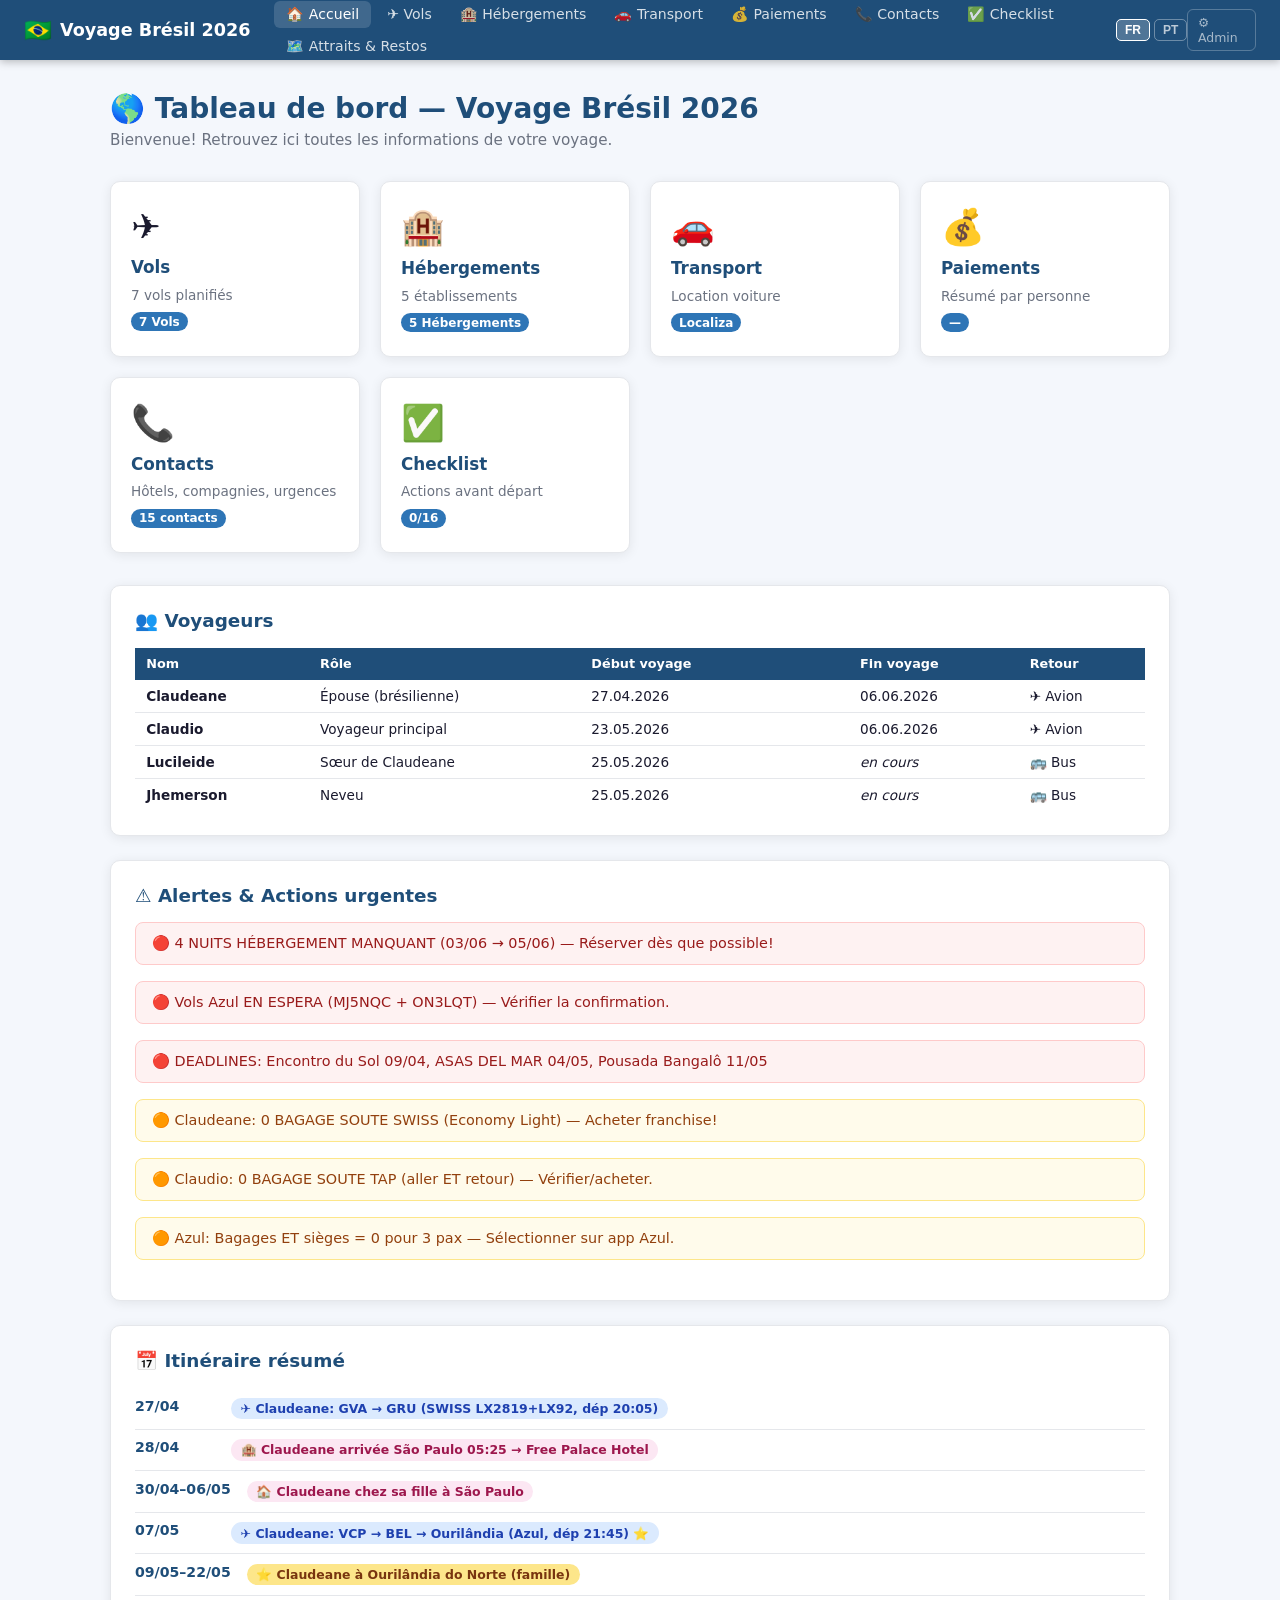
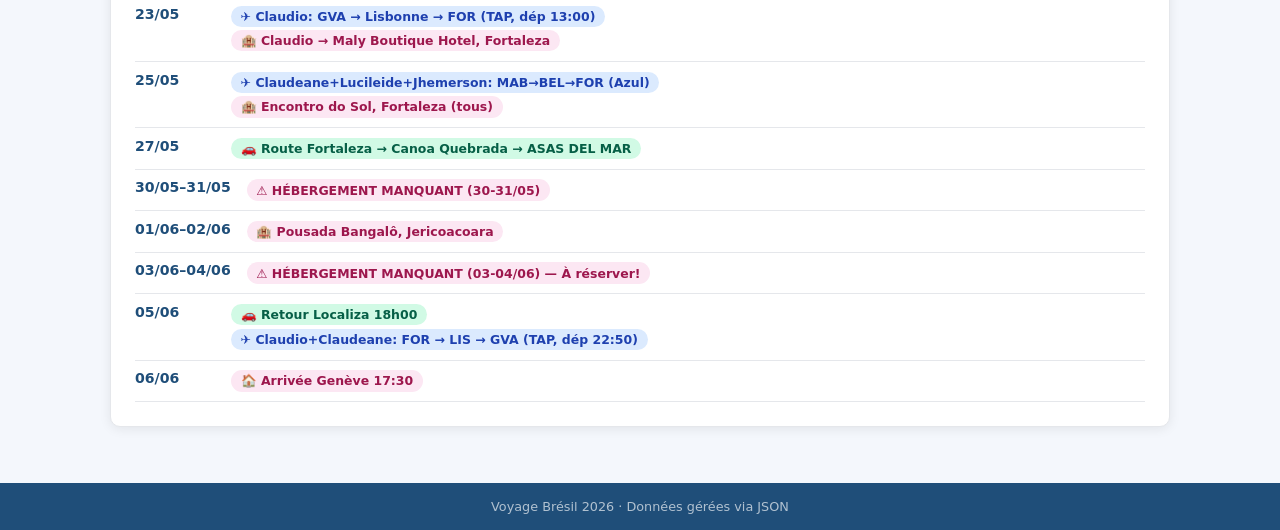
==== commit 57f16f55: "Add bilingual content sections, admin management, file uploads, and tests Co-authored-by: Stadelmann" ====
--- a/index.html
+++ b/index.html
@@ -19,6 +19,7 @@
       <a href="payments.html" data-i18n="nav.payments">💰 Paiements</a>
       <a href="contacts.html" data-i18n="nav.contacts">📞 Contacts</a>
       <a href="checklist.html" data-i18n="nav.checklist">✅ Checklist</a>
+      <a href="attractions-restaurants.html" data-i18n="nav.attractions">🗺️ Attraits &amp; Restos</a>
     </div>
     <div class="nav-spacer"></div>
     <div class="lang-toggle">
